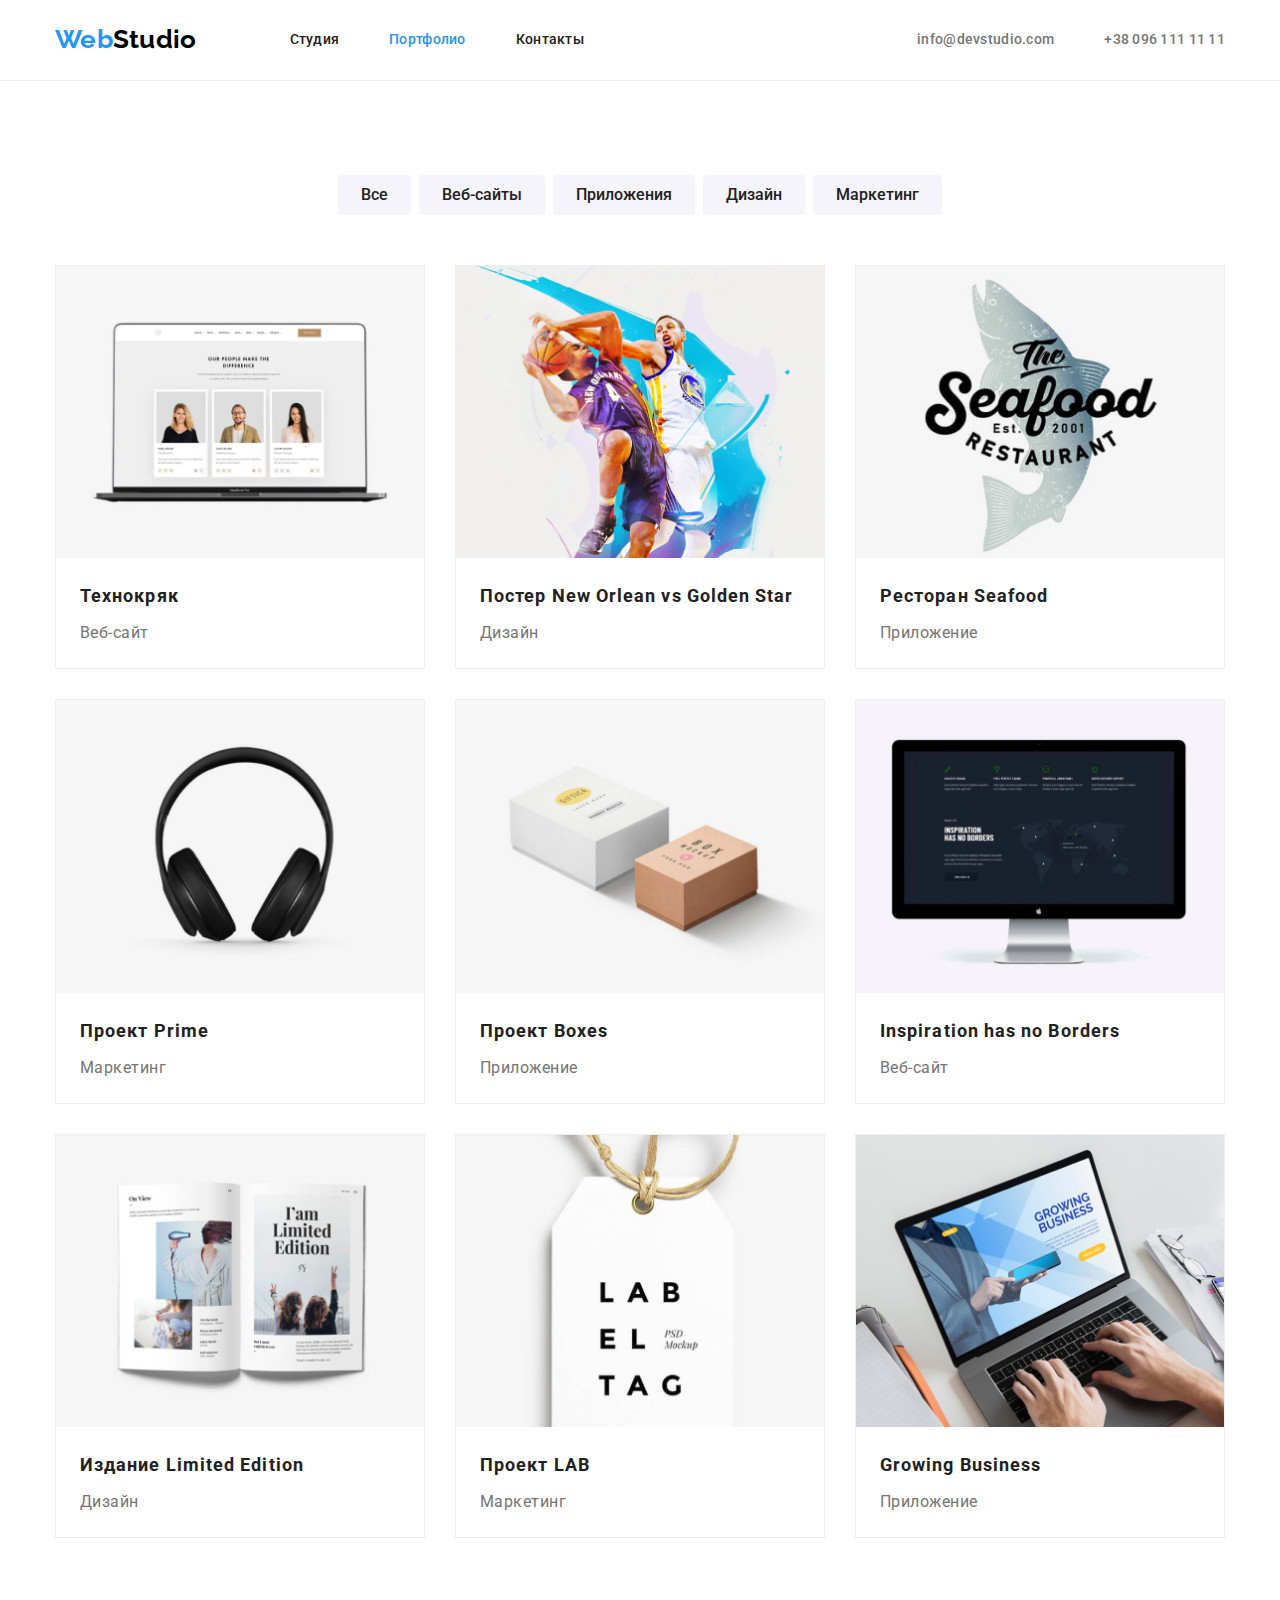
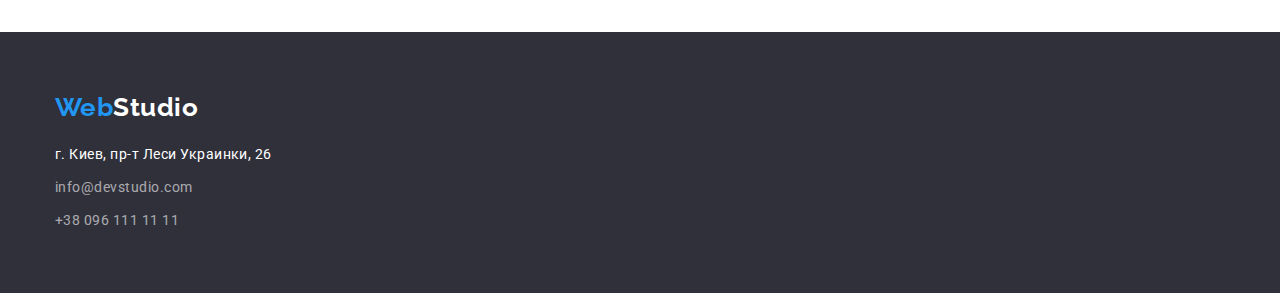
==== portfolio.html @ 045d6b73 "Добавляет файлы из ДЗ 3" ====
<!DOCTYPE html>
<html lang="en">

<head>
    <meta charset="UTF-8">
    <meta name="viewport" content="width=device-width, initial-scale=1.0">
    <title>Portfolio</title>
    <link href="https://fonts.googleapis.com/css2?family=Raleway:wght@700&family=Roboto:wght@400;500;700&display=swap"
        rel="stylesheet">
    <link rel="stylesheet"
        href="https://cdnjs.cloudflare.com/ajax/libs/modern-normalize/1.0.0/modern-normalize.min.css">
    <link rel="stylesheet" href="./css/style.css">
</head>

<body>
    <header class="header">
        <div class="container main-nav">
            <nav class="second-nav">
                <a href="./index.html" class="link logo"><span class="web">Web</span>Studio</a>

                <ul class="site-nav list">
                    <li class="item"><a href="./index.html" class="link">Студия</a></li>
                    <li class="item"><a href="./portfolio.html" class="link current">Портфолио</a></li>
                    <li class="item"><a href="#contacts" class="link">Контакты</a></li>
                </ul>
            </nav>

            <address class="address">
                <ul class="contacts-nav list">
                    <li class="item"><a href="mailto:info@devstudio.com" lang="en"
                            class="link contacts-link">info@devstudio.com</a>
                    </li>
                    <li class="item"><a href="tel:+380961111111" class="link contacts-link">+38 096 111 11 11</a></li>
                </ul>
            </address>
        </div>
    </header>

    <main>

        <section class="section portfolio">

            <div class="container">

                <h1 hidden>Портфолио</h1>

                <ul class="list filter-list">
                    <li class="item"><button type="button" class="filter">Все</button></li>
                    <li class="item"><button type="button" class="filter">Веб-сайты</button></li>
                    <li class="item"><button type="button" class="filter">Приложения</button></li>
                    <li class="item"><button type="button" class="filter">Дизайн</button></li>
                    <li class="item"><button type="button" class="filter">Маркетинг</button></li>
                </ul>

                <ul class="list product-list">
                    <li class="item">
                        <img src="./images/portfolio/product1.jpg" alt="Ноутбук с открытым веб-сайтом" width="370">
                        <div class="product">
                            <h2 class="subtitle">Технокряк</h2>
                            <p class="text">Веб-сайт</p>
                        </div>
                    </li>
                    <li class="item">
                        <img src="./images/portfolio/product2.jpg" alt="Постер с двумя баскетболистами" width="370">
                        <div class="product">
                            <h2 class="subtitle">Постер New Orlean vs Golden Star</h2>
                            <p class="text">Дизайн</p>
                        </div>
                    </li>
                    <li class="item">
                        <img src="./images/portfolio/product3.jpg" alt="Логотип ресторана Сифуд" width="370">
                        <div class="product">
                            <h2 class="subtitle">Ресторан Seafood</h2>
                            <p class="text">Приложение</p>
                        </div>
                    </li>
                    <li class="item">
                        <img src="./images/portfolio/product4.jpg" alt="Наушники" width="370">
                        <div class="product">
                            <h2 class="subtitle">Проект Prime</h2>
                            <p class="text">Маркетинг</p>
                        </div>
                    </li>
                    <li class="item">
                        <img src="./images/portfolio/product5.jpg" alt="Две коробки" width="370">
                        <div class="product">
                            <h2 class="subtitle">Проект Boxes</h2>
                            <p class="text">Приложение</p>
                        </div>
                    </li>
                    <li class="item">
                        <img src="./images/portfolio/product6.jpg" alt="Монитор с открытым веб-сайтом" width="370">
                        <div class="product">
                            <h2 class="subtitle">Inspiration has no Borders</h2>
                            <p class="text">Веб-сайт</p>
                        </div>
                    </li>
                    <li class="item">
                        <img src="./images/portfolio/product7.jpg" alt="Страницы журнала" width="370">
                        <div class="product">
                            <h2 class="subtitle">Издание Limited Edition</h2>
                            <p class="text">Дизайн</p>
                        </div>
                    </li>
                    <li class="item">
                        <img src="./images/portfolio/product8.jpg" alt="Этикетка" width="370">
                        <div class="product">
                            <h2 class="subtitle">Проект LAB</h2>
                            <p class="text">Маркетинг</p>
                        </div>
                    </li>
                    <li class="item">
                        <img src="./images/portfolio/product9.jpg" alt="Создание приложения для бизнеса за ноутбуком"
                            width="370">
                        <div class="product">
                            <h2 class="subtitle">Growing Business</h2>
                            <p class="text">Приложение</p>
                        </div>
                    </li>
                </ul>

            </div>

        </section>

    </main>

    <footer class="footer">
        <div class="container">
            <a href="./index.html" lang="en" class="link logo"><span class="web">Web</span>Studio</a>
            <address id="contacts" class="address">
                <ul class="list">
                    <li>
                        <a href="https://goo.gl/maps/ZpMErmG3QKiE5SAo8" target="_blank" rel="noopener noreferer"
                            class="link map">г. Киев,
                            пр-т Леси Украинки, 26</a>
                    </li>
                    <li>
                        <a href="mailto:info@devstudio.com" lang="en" class="link contacts">info@devstudio.com</a>
                    </li>
                    <li>
                        <a href="tel:+380961111111" class="link contacts">+38 096 111 11 11</a>
                    </li>
                </ul>
            </address>
        </div>
    </footer>
</body>

</html>
---- css/style.css ----
:root {
  --primary-text-color: #757575;
  --title-text-color: #212121;
  --accent-color: #2196f3;
  --white: #ffffff;
  --black: #000000;
  --footer-address-color: rgba(255, 255, 255, 0.6);
  --bg-main: #2f303a;
  --bg-team: #f5f4fa;
}

html {
  box-sizing: border-box;
}

*,
*::before,
*::after {
  box-sizing: inherit;
}

body {
  color: var(--primary-text-color);
  font-family: "Roboto", sans-serif;
  font-style: normal;
  letter-spacing: 0.03em;
}

.container {
  width: 1200px;
  padding-left: 15px;
  padding-right: 15px;
  margin: 0 auto;
}

.link {
  text-decoration: none;
}

.header {
  background-color: var(--white);
  font-weight: 500;
  font-size: 14px;
  line-height: 1.14;
  letter-spacing: 0.02em;
  border-bottom: 1px solid #ececec;
}

.main-nav {
  display: flex;
  align-items: center;
  justify-content: space-between;
}

.second-nav {
  display: flex;
}

.logo {
  display: inline-block;

  font-family: "Raleway", sans-serif;
  font-weight: bold;
  font-size: 26px;
  line-height: 1.19;
}

.header .logo {
  padding-top: 24px;
  padding-bottom: 25px;
  margin-right: 93px;

  color: var(--black);
}

.web {
  color: var(--accent-color);
}

.site-nav {
  display: flex;
}

.site-nav .item:not(:last-child),
.contacts-nav .item:not(:last-child) {
  margin-right: 50px;
}

.site-nav a {
  display: block;
  padding-top: 32px;
  padding-bottom: 32px;

  color: var(--title-text-color);
}

.site-nav .current {
  color: var(--accent-color);
}

.address {
  font-style: normal;
}

.contacts-nav {
  display: flex;
}

.contacts-link {
  padding-top: 32px;
  padding-bottom: 32px;

  color: var(--primary-text-color);
  display: inline-block;
}

.hero {
  background-color: var(--bg-main);
  text-align: center;
  padding-top: 200px;
  padding-bottom: 200px;
}

.hero-title {
  margin-top: 0;
  margin-bottom: 30px;
  margin-left: auto;
  margin-right: auto;
  width: 696px;

  font-weight: 900;
  font-size: 44px;
  line-height: 1.36;
  letter-spacing: 0.06em;
  text-transform: uppercase;
  color: var(--white);
}

.button {
  display: inline-block;
  padding: 10px 32px;
  border-radius: 4px;
  min-width: 200px;
  border: 1px solid transparent;

  font-family: inherit;
  font-style: normal;
  font-weight: bold;
  font-size: 16px;
  line-height: 1.875;
  text-align: center;
  letter-spacing: 0.06em;
  color: var(--white);
  background-color: var(--accent-color);
}

.section {
  padding-top: 94px;
  padding-bottom: 94px;
}

.section.work {
  padding-top: 0;
}

img {
  display: block;
  max-width: 100%;
  height: auto;
}

.section .title {
  margin-top: 0;
  margin-bottom: 50px;

  font-weight: bold;
  font-size: 36px;
  line-height: 1.17;
  text-align: center;
  color: var(--title-text-color);
}

.features,
.work {
  background-color: var(--white);
}

.features-list {
  display: flex;
  justify-content: space-between;
}

.features-list .item,
.team-list .item {
  width: calc((100% - 90px) / 4);
}

.features-list .item:not(:last-child) {
  margin-right: 30px;
}

.features .subtitle {
  margin-top: 0;
  margin-bottom: 10px;

  font-weight: bold;
  font-size: 14px;
  line-height: 1.14;
  text-transform: uppercase;
  color: var(--title-text-color);
}

.features .text {
  margin-top: 0;
  margin-bottom: 0;

  font-weight: normal;
  font-size: 14px;
  line-height: 1.71;
}

.work-list {
  display: flex;
}

.work-list .item:not(:last-child) {
  margin-right: 30px;
}

.team {
  background-color: var(--bg-team);
}

.team-list {
  display: flex;
}

.team-list .item:not(:last-child) {
  margin-right: 30px;
}

.team li {
  background: var(--white);
  box-shadow: 0px 1px 3px rgba(0, 0, 0, 0.12), 0px 1px 1px rgba(0, 0, 0, 0.14),
    0px 2px 1px rgba(0, 0, 0, 0.2);
  border-radius: 0px 0px 4px 4px;
}

.team .subtitle {
  margin-top: 0;
  margin-bottom: 10px;

  font-weight: 500;
  font-size: 16px;
  line-height: 1.19;
  text-align: center;
  color: var(--title-text-color);
}

.team .text {
  margin-top: 0;
  margin-bottom: 0;

  font-weight: normal;
  font-size: 16px;
  line-height: 1.19;
  text-align: center;
}

.workers {
  padding-top: 30px;
  padding-bottom: 30px;
}

.list {
  list-style: none;
  padding: 0;
  margin: 0;
}

.footer {
  background-color: var(--bg-main);
  padding-top: 60px;
  padding-bottom: 60px;

  font-size: 14px;
  line-height: 1.71;
}

.footer .logo {
  color: var(--white);
  margin-bottom: 20px;
}

.footer .address {
  width: 231px;
}

.footer li:not(:last-child) {
  margin-bottom: 9px;
}

.footer .contacts {
  color: var(--footer-address-color);
  display: inline-block;
}

.footer .map {
  color: var(--white);
  display: inline-block;
}

.link:hover,
.link:focus {
  color: var(--accent-color);
}

.button:hover,
.button:focus {
  color: var(--accent-color);
  background-color: var(--white);
}

.filter {
  padding: 6px 22px;
  border-radius: 4px;
  border: 1px solid transparent;

  font-family: inherit;
  font-style: normal;
  font-weight: 500;
  font-size: 16px;
  line-height: 1.625;
  text-align: center;
  color: var(--title-text-color);
  background-color: var(--bg-team);
}

.filter-list {
  display: flex;
  margin-bottom: 50px;
  justify-content: center;
}

.filter-list .item:not(:last-child) {
  margin-right: 8px;
}

.filter-list button {
  display: inline-block;
}

.filter:hover,
.filter:focus {
  color: var(--white);
  background-color: var(--accent-color);
}

.product-list {
  display: flex;
  flex-wrap: wrap;
}

.product-list .item {
  width: calc((100% - 60px) / 3);
  margin-right: 30px;
  margin-bottom: 30px;
  border: 1px solid #eeeeee;
}

.product-list .item:nth-child(3n) {
  margin-right: 0;
}

.product-list .item:nth-last-child(-n + 3) {
  margin-bottom: 0;
}

.product-list .subtitle {
  margin-top: 0;
  margin-bottom: 4px;

  font-weight: bold;
  font-size: 18px;
  line-height: 2;
  letter-spacing: 0.06em;
  color: var(--title-text-color);
}

.product-list .text {
  margin-top: 0;
  margin-bottom: 0;

  font-weight: normal;
  font-size: 16px;
  line-height: 1.875;
}

.product {
  padding: 20px 24px;
}
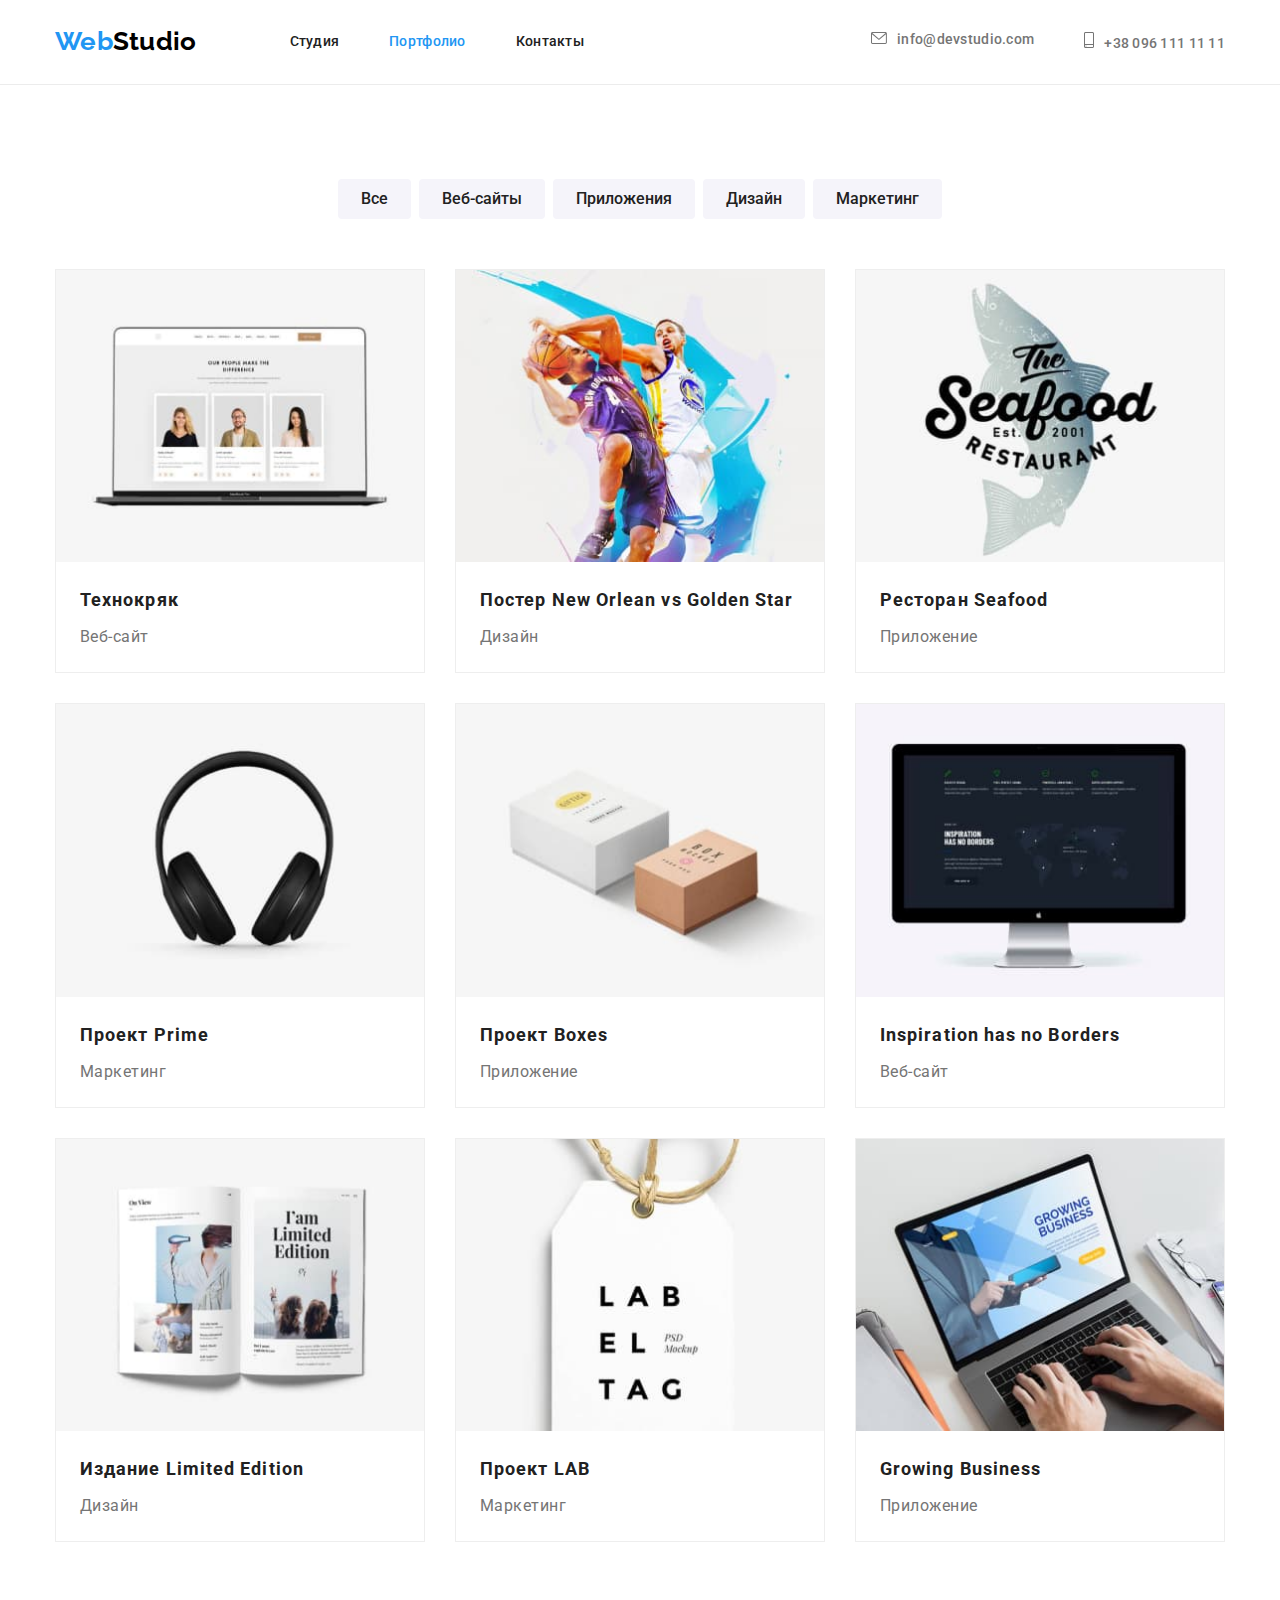
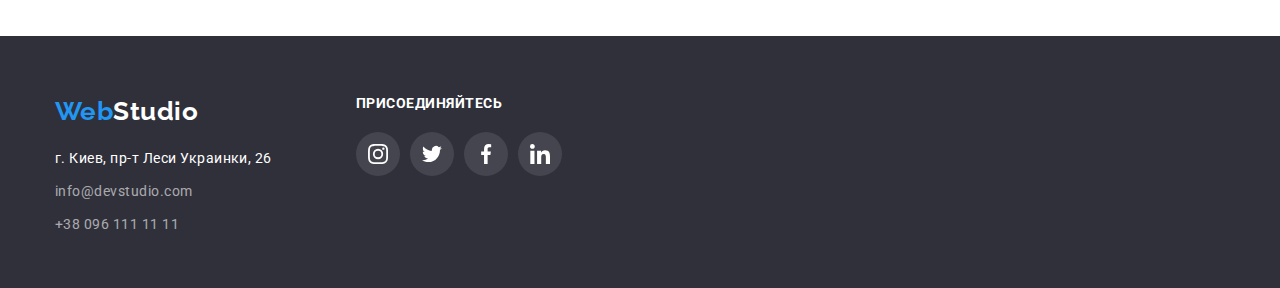
==== commit 803197fc: "Добавляет иконки на страницы Студия, Портфолио, редактирует стили" ====
--- a/portfolio.html
+++ b/portfolio.html
@@ -27,10 +27,20 @@
 
             <address class="address">
                 <ul class="contacts-nav list">
-                    <li class="item"><a href="mailto:info@devstudio.com" lang="en"
-                            class="link contacts-link">info@devstudio.com</a>
-                    </li>
-                    <li class="item"><a href="tel:+380961111111" class="link contacts-link">+38 096 111 11 11</a></li>
+                    <li class="item contacts-item"><a href="mailto:info@devstudio.com" lang="en"
+                            class="link contacts-link">
+                            <svg class="icon-contacts" width="16" height="12">
+                                <use href="./images/icon/sprite.svg#icon-envelope"></use>
+                            </svg>info@devstudio.com
+                        </a>
+                    </li>
+
+                    <li class="item contacts-item"><a href="tel:+380961111111" class="link contacts-link">
+                            <svg class="icon-contacts" width="10" height="16">
+                                <use href="./images/icon/sprite.svg#icon-smartphone"></use>
+                            </svg>+38 096 111 11 11
+                        </a>
+                    </li>
                 </ul>
             </address>
         </div>
@@ -126,24 +136,65 @@
     </main>
 
     <footer class="footer">
-        <div class="container">
-            <a href="./index.html" lang="en" class="link logo"><span class="web">Web</span>Studio</a>
-            <address id="contacts" class="address">
-                <ul class="list">
-                    <li>
-                        <a href="https://goo.gl/maps/ZpMErmG3QKiE5SAo8" target="_blank" rel="noopener noreferer"
-                            class="link map">г. Киев,
-                            пр-т Леси Украинки, 26</a>
-                    </li>
-                    <li>
-                        <a href="mailto:info@devstudio.com" lang="en" class="link contacts">info@devstudio.com</a>
-                    </li>
-                    <li>
-                        <a href="tel:+380961111111" class="link contacts">+38 096 111 11 11</a>
-                    </li>
-                </ul>
-            </address>
+        <div class="container footer-container">
+            <div class="footer-nav">
+                <a href="./index.html" lang="en" class="link logo"><span class="web">Web</span>Studio</a>
+                <address id="contacts" class="address">
+                    <ul class="list">
+                        <li>
+                            <a href="https://goo.gl/maps/ZpMErmG3QKiE5SAo8" target="_blank" rel="noopener noreferer"
+                                class="link map">г.
+                                Киев,
+                                пр-т Леси Украинки, 26</a>
+                        </li>
+                        <li>
+                            <a href="mailto:info@devstudio.com" lang="en" class="link contacts">info@devstudio.com</a>
+                        </li>
+                        <li>
+                            <a href="tel:+380961111111" class="link contacts">+38 096 111 11 11</a>
+                        </li>
+                    </ul>
+                </address>
+            </div>
+            <div class="footer-social-list">
+                <p class="text">Присоединяйтесь</p>
+                <ul class="list social-list">
+                    <li class="social-network">
+                        <a href="https://www.instagram.com/" target="_blank" rel="noopener noreferer"
+                            class="social-link">
+                            <svg class="icon-social" width="20" height="20">
+                                <use href="./images/icon/sprite.svg#icon-instagram"></use>
+                            </svg>
+                        </a>
+                    </li>
+                    <li class="social-network">
+                        <a href="https://twitter.com/" target="_blank" rel="noopener noreferer" class="social-link">
+                            <svg class="icon-social" width="20" height="20">
+                                <use href="./images/icon/sprite.svg#icon-twitter"></use>
+                            </svg>
+                        </a>
+                    </li>
+                    <li class="social-network">
+                        <a href="https://www.facebook.com/" target="_blank" rel="noopener noreferer"
+                            class="social-link">
+                            <svg class="icon-social" width="20" height="20">
+                                <use href="./images/icon/sprite.svg#icon-facebook"></use>
+                            </svg>
+                        </a>
+                    </li>
+                    <li class="social-network">
+                        <a href="https://www.linkedin.com/" target="_blank" rel="noopener noreferer"
+                            class="social-link">
+                            <svg class="icon-social" width="20" height="20">
+                                <use href="./images/icon/sprite.svg#icon-linkedin"></use>
+                            </svg>
+                        </a>
+                    </li>
+                </ul>
+            </div>
         </div>
+
+
     </footer>
 </body>
 
--- a/css/style.css
+++ b/css/style.css
@@ -106,12 +106,27 @@
   display: flex;
 }
 
+.link:hover,
+.link:focus {
+  color: var(--accent-color);
+}
+
 .contacts-link {
   padding-top: 32px;
   padding-bottom: 32px;
 
   color: var(--primary-text-color);
   display: inline-block;
+  text-align: center;
+}
+
+.icon-contacts {
+  fill: currentColor;
+  margin-right: 10px;
+}
+
+.icon-contacts:hover {
+  fill: currentColor;
 }
 
 .hero {
@@ -119,6 +134,22 @@
   text-align: center;
   padding-top: 200px;
   padding-bottom: 200px;
+}
+
+.overlay {
+  max-width: 1600px;
+  height: 600px;
+  margin-left: auto;
+  margin-right: auto;
+  background-image: linear-gradient(
+      to right,
+      rgba(47, 48, 58, 0.4),
+      rgba(47, 48, 58, 0.4)
+    ),
+    url(/images/studio/hero.jpg);
+  background-position: center;
+  background-repeat: no-repeat;
+  background-size: cover;
 }
 
 .hero-title {
@@ -154,6 +185,13 @@
   background-color: var(--accent-color);
 }
 
+.button:hover,
+.button:focus {
+  color: var(--accent-color);
+  background-color: var(--white);
+  box-shadow: 0px 4px 4px rgba(0, 0, 0, 0.15);
+}
+
 .section {
   padding-top: 94px;
   padding-bottom: 94px;
@@ -197,6 +235,17 @@
 
 .features-list .item:not(:last-child) {
   margin-right: 30px;
+}
+
+.icon-features {
+  height: 120px;
+  background-color: var(--bg-team);
+  border-radius: 4px;
+
+  display: flex;
+  justify-content: center;
+  align-items: center;
+  margin-bottom: 30px;
 }
 
 .features .subtitle {
@@ -239,7 +288,7 @@
   margin-right: 30px;
 }
 
-.team li {
+.team-list > li {
   background: var(--white);
   box-shadow: 0px 1px 3px rgba(0, 0, 0, 0.12), 0px 1px 1px rgba(0, 0, 0, 0.14),
     0px 2px 1px rgba(0, 0, 0, 0.2);
@@ -259,7 +308,7 @@
 
 .team .text {
   margin-top: 0;
-  margin-bottom: 0;
+  margin-bottom: 16px;
 
   font-weight: normal;
   font-size: 16px;
@@ -271,6 +320,39 @@
   padding-top: 30px;
   padding-bottom: 30px;
 }
+
+.social-list {
+  display: flex;
+  justify-content: center;
+}
+
+.social-network:not(:last-child) {
+  margin-right: 10px;
+}
+
+.social-link {
+  width: 44px;
+  height: 44px;
+  display: flex;
+  justify-content: center;
+  align-items: center;
+  border-radius: 50%;
+  --color4: #afb1b8;
+  background-color: inherit;
+}
+.social-link:hover,
+.social-link:focus {
+  --color4: var(--white);
+  background-color: var(--accent-color);
+  box-shadow: 0px 4px 4px rgba(0, 0, 0, 0.25);
+}
+
+/* .icon {
+  --color1: var(--title-text-color);
+  --color2: var(--accent-color);
+  --color3: var(--primary-text-color);
+  --color4: #afb1b8;
+} */
 
 .list {
   list-style: none;
@@ -282,9 +364,22 @@
   background-color: var(--bg-main);
   padding-top: 60px;
   padding-bottom: 60px;
+  height: 252px;
 
   font-size: 14px;
   line-height: 1.71;
+}
+
+.footer-container {
+  display: flex;
+}
+
+.footer-nav {
+  margin-right: 70px;
+}
+
+.footer-nav {
+  /* width: 231px; */
 }
 
 .footer .logo {
@@ -296,7 +391,7 @@
   width: 231px;
 }
 
-.footer li:not(:last-child) {
+.footer-nav li:not(:last-child) {
   margin-bottom: 9px;
 }
 
@@ -310,15 +405,28 @@
   display: inline-block;
 }
 
-.link:hover,
-.link:focus {
-  color: var(--accent-color);
-}
-
-.button:hover,
-.button:focus {
-  color: var(--accent-color);
-  background-color: var(--white);
+.footer .text {
+  font-weight: 700;
+  line-height: 1.14;
+  text-transform: uppercase;
+
+  color: var(--white);
+  margin-top: 0;
+  margin-bottom: 20px;
+}
+
+.footer .social-link {
+  --color4: var(--white);
+  background-color: rgba(255, 255, 255, 0.1);
+}
+
+.footer .social-link:hover,
+.footer .social-link:focus {
+  --color4: var(--white);
+  background-color: var(--accent-color);
+}
+
+.footer .icon-social {
 }
 
 .filter {
@@ -354,6 +462,7 @@
 .filter:focus {
   color: var(--white);
   background-color: var(--accent-color);
+  box-shadow: 0px 4px 4px rgba(0, 0, 0, 0.25);
 }
 
 .product-list {
@@ -376,6 +485,12 @@
   margin-bottom: 0;
 }
 
+.product-list > .item:hover,
+.product-list > .item:focus {
+  box-shadow: 0px 1px 1px rgba(0, 0, 0, 0.12), 0px 4px 4px rgba(0, 0, 0, 0.06),
+    1px 4px 6px rgba(0, 0, 0, 0.16);
+}
+
 .product-list .subtitle {
   margin-top: 0;
   margin-bottom: 4px;
